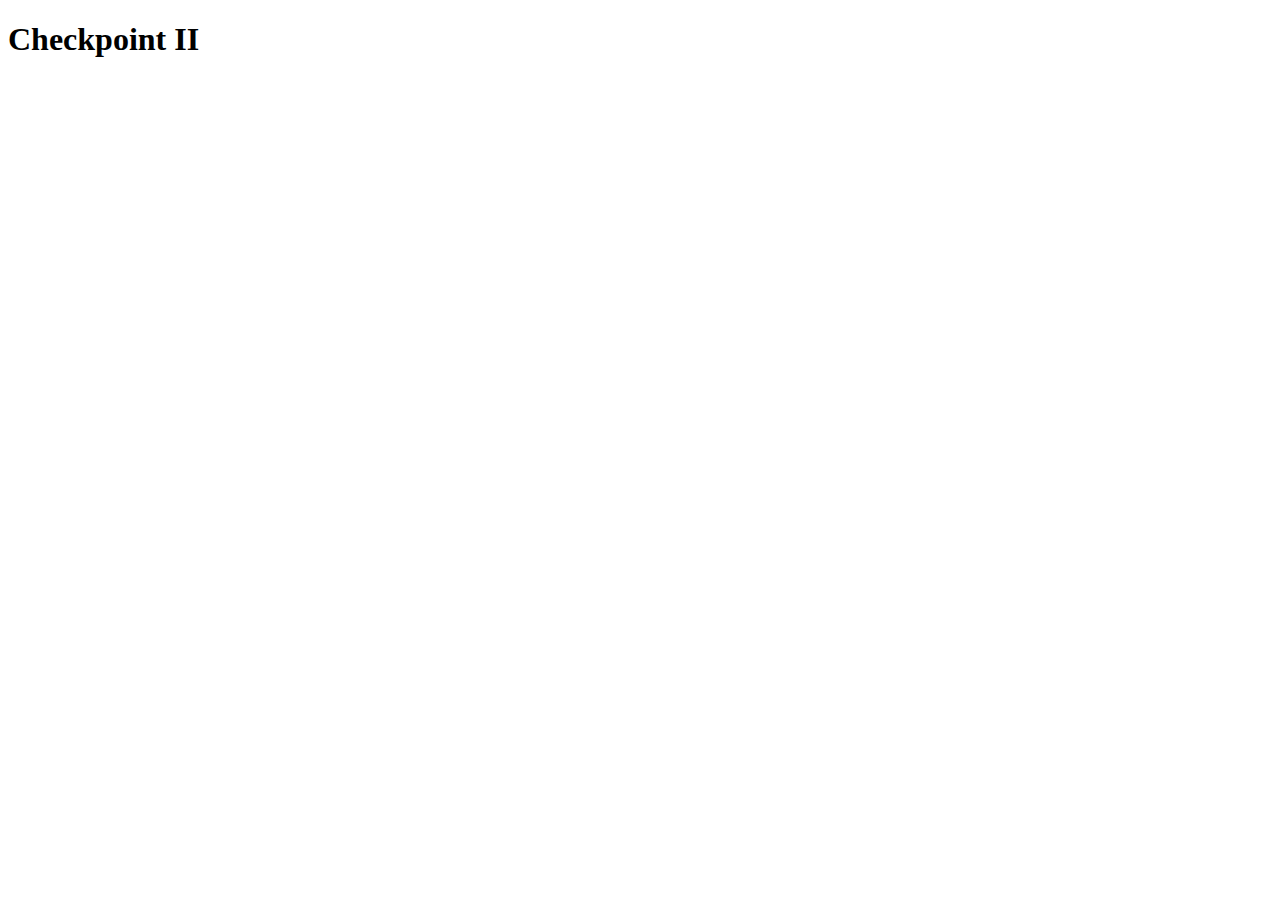
==== index.html @ 10161a92 "subindo index para git pages" ====
<!DOCTYPE html>
<html lang="en">

<head>
  <meta charset="UTF-8">
  <meta http-equiv="X-UA-Compatible" content="IE=edge">
  <meta name="viewport" content="width=device-width, initial-scale=1.0">
  <title>Checkpoint</title>
</head>

<body>
  <main>
    <h1>
      Checkpoint II
    </h1>
  </main>
</body>

</html>
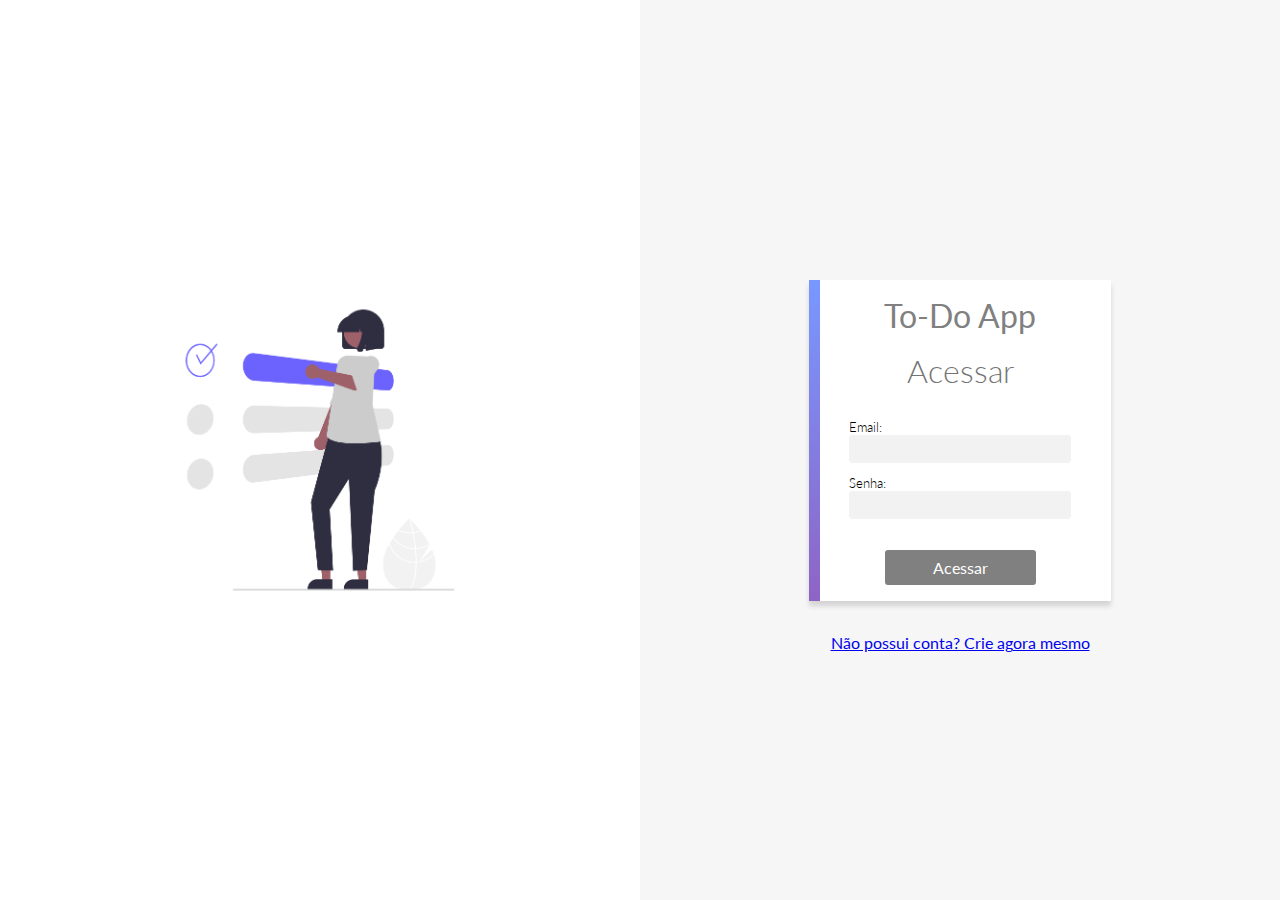
==== commit edbddf41: "add verificação inputs" ====
--- a/index.html
+++ b/index.html
@@ -1,19 +1,45 @@
 <!DOCTYPE html>
-<html lang="en">
+<html lang="pt-BR">
 
 <head>
   <meta charset="UTF-8">
   <meta http-equiv="X-UA-Compatible" content="IE=edge">
   <meta name="viewport" content="width=device-width, initial-scale=1.0">
-  <title>Checkpoint</title>
+  <title>To-Do App</title>
+  <link rel="stylesheet" href="styles/acesso.css">
 </head>
 
 <body>
-  <main>
-    <h1>
-      Checkpoint II
-    </h1>
-  </main>
+  <div class="left">
+    <img src="./assets/pessoa-login.png" alt="">
+  </div>
+
+  <div class="right">
+    <form>
+      <div class="form-header">
+        <p>To-Do App</p>
+      </div>
+      <h1>Acessar</h1>
+      <label>
+        Email:
+        <input type="text" id="inputEmail" name="email">
+        <p id="email-error">Insira uma email válido!</p>
+      </label>
+      <label>
+        Senha:
+        <input id="inputPassword" type="password" name="password">
+        <p id="password-error">Insira uma senha válida!</p>
+      </label>
+
+      <button type="submit" id="botao" name="button">Acessar</button>
+
+    </form>
+    <div class="ingressar">
+      <a href="signup.html">Não possui conta? Crie agora mesmo</a>
+    </div>
+  </div>
+
+  <script src="/scripts/index.js"></script>
 </body>
 
 </html>--- a/styles/acesso.css
+++ b/styles/acesso.css
@@ -0,0 +1,108 @@
+@import url('./common.css');
+*{
+  box-sizing: border-box;
+  margin: 0;
+  padding: 0;
+}
+
+body{
+  display: flex;
+}
+
+h1 {
+  color: rgb(116, 116, 116);
+  font-weight: 300;
+  margin: .5em 0;
+}
+
+form {
+  position: relative;
+  max-width: 26em;
+  background-color: white;
+  display: flex;
+  align-items: center;
+  flex-direction: column;
+  margin: 2em auto;
+  box-shadow: 0 5px 5px lightgrey;
+  padding: 1em 2.5em;
+  box-sizing: border-box;
+}
+
+form:after {
+  position: absolute;
+  content: '';
+  width: .7em;
+  height: 100%;
+  top: 0;
+  left: 0;
+  background: linear-gradient(var(--primary), var(--secondary));
+}
+
+
+input {
+  width: 100%;
+  padding: .4em .5em;
+  background-color: var(--app-grey);
+  border: 1px solid var(--app-grey);
+  border-radius: .2em;
+}
+
+input:focus {
+  outline: none;
+  border: 1px solid lightgrey;
+}
+
+label {
+  width: 100%;
+  font-weight: 300;
+  margin-bottom: -.1em;
+  margin-top: 1em;
+  font-size: .8em;
+}
+
+button {
+  padding: .5em 3em;
+  background-color: var(--primary);
+  color: white;
+  margin-top: 2em;
+  font-weight: 400;
+  font-size: 1em;
+}
+
+.form-header {
+  color: grey;
+  font-size: 2em;
+}
+.ingressar{
+  text-align: center;
+}
+.left{
+  width: 50%;  
+  background-color: white;
+  text-align: center;
+  display: flex;
+  align-items: center;
+  justify-content: center;
+}
+.left img{
+  width:60%;
+}
+.right{
+  width: 50%;
+  display: flex;
+  flex-direction: column;
+  align-items: center;
+  justify-content: center;
+}
+
+#email-error{
+  color: red;
+  font-size: 0.8em;
+  display: none;
+}
+
+#password-error{
+  color: red;
+  font-size: 0.8em;
+  display: none;
+}